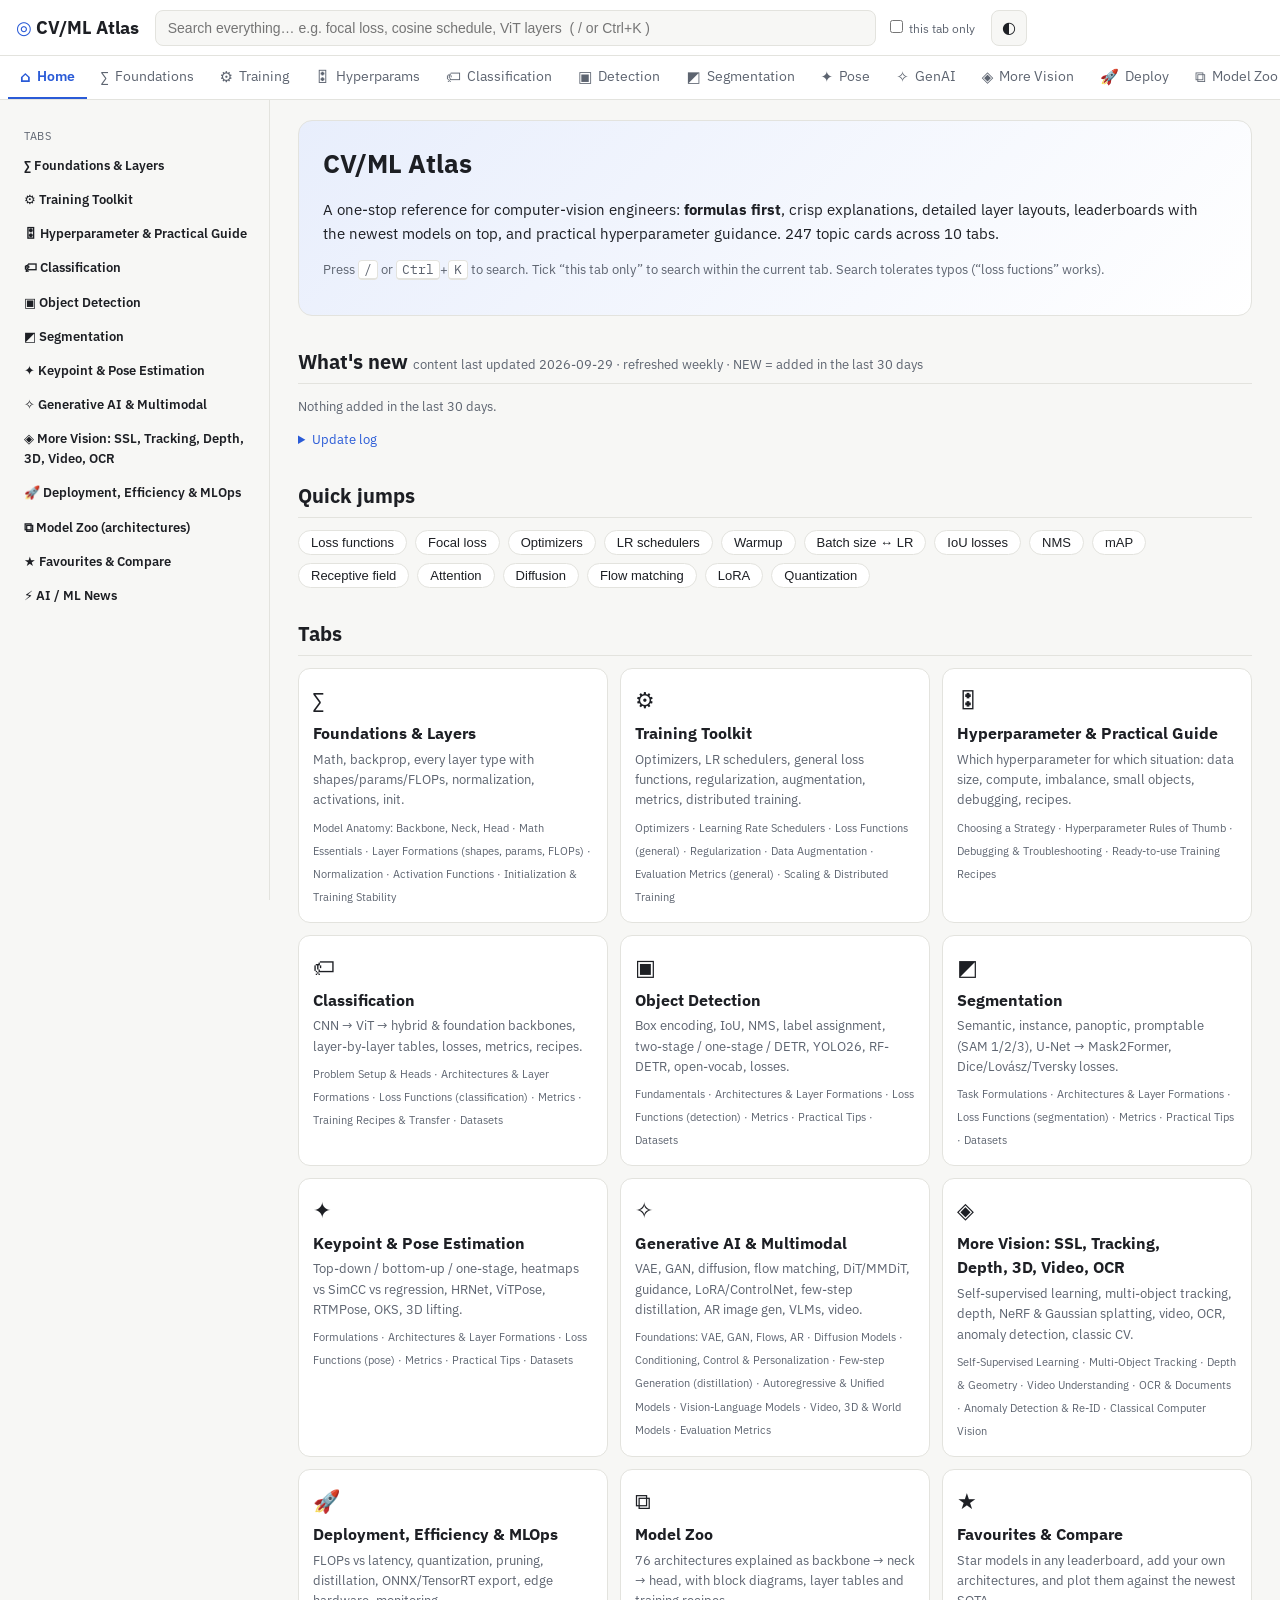
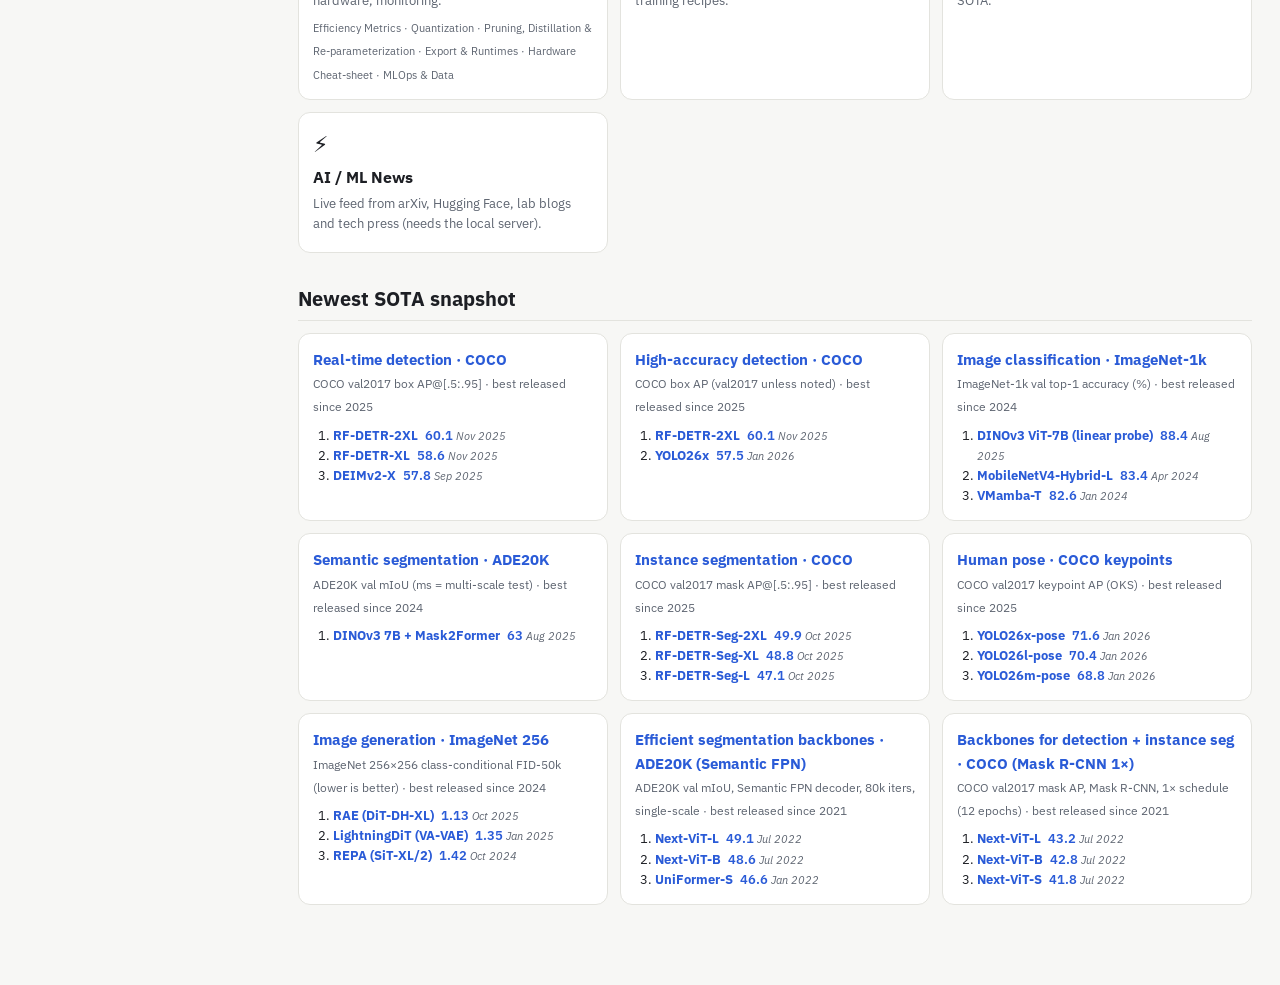
==== app/index.html @ bd0baba7 "Content update 202609290812" ====
<!doctype html>
<html lang="en">
<head>
<meta charset="utf-8">
<meta name="viewport" content="width=device-width, initial-scale=1">
<title>CV/ML Atlas</title>
<link rel="stylesheet" href="vendor/katex/katex.min.css">
<script defer src="vendor/katex/katex.min.js"></script>
<script defer src="vendor/katex/contrib/auto-render.min.js"></script>
<link rel="stylesheet" href="https://fonts.googleapis.com/css2?family=IBM+Plex+Mono:wght@400;500&family=IBM+Plex+Sans:wght@400;500;600;700&display=swap">
<link rel="stylesheet" href="css/style.css">
</head>
<body>
<header class="topbar">
  <button id="menuBtn" class="iconbtn menubtn" aria-label="Show sections" title="Sections">☰</button>
  <a class="brand" href="#/home"><span class="logo">◎</span> CV/ML Atlas</a>
  <div class="searchwrap">
    <input id="q" type="search" autocomplete="off" placeholder="Search everything… e.g. focal loss, cosine schedule, ViT layers  ( / or Ctrl+K )">
    <label class="scope"><input type="checkbox" id="scopeTab"> this tab only</label>
    <div id="results" class="results hidden"></div>
  </div>
  <button id="themeBtn" class="iconbtn" title="Toggle theme">◐</button>
</header>
<nav id="tabs" class="tabs"></nav>
<div class="layout">
  <aside id="toc" class="toc"></aside>
  <main id="main" class="main"></main>
</div>

<!-- content (order = tab order) -->
<script>window.CV_CONTENT_VERSION = "202609290812"; window.CV_APP = "android";</script>
<script src="js/core.js"></script>
<script src="data/foundations.js"></script>
<script src="data/training.js"></script>
<script src="data/hparams.js"></script>
<script src="data/classification.js"></script>
<script src="data/detection.js"></script>
<script src="data/segmentation.js"></script>
<script src="data/pose.js"></script>
<script src="data/genai.js"></script>
<script src="data/vision_plus.js"></script>
<script src="data/deploy.js"></script>
<script src="data/benchmarks.js"></script>
<script src="data/benchmarks_extra.js"></script>
<script src="data/arch_det.js"></script>
<script src="data/arch_seg.js"></script>
<script src="data/arch_cls.js"></script>
<script src="data/arch_pose.js"></script>
<script src="data/arch_gen.js"></script>
<script src="data/updates.js"></script>
<script src="data/news_snapshot.js"></script>
<script src="js/diagram.js"></script>
<script src="js/news_client.js"></script>
<script src="js/app.js"></script>
</body>
</html>
---- app/css/style.css ----
:root {
  --bg: #f7f7f5; --panel: #ffffff; --ink: #1d1f24; --muted: #5d6470; --line: #e3e3de;
  --accent: #2a5bd7; --accent-soft: #e8eefc; --gold: #c98a00; --gold-soft: #fff5d9;
  --green: #1f8a4c; --tip: #eef7f1; --tipline: #bfe0cb; --code: #f2f2ef; --flash: #fff1a8;
  --new: #2a5bd7; --old: #a9adb5; --cst: #b0428f;
  --topbar: 56px; --tabsh: 44px;
  --c-bb: #2a5bd7; --c-bb-soft: #eaf0ff; --c-nk: #1f8a4c; --c-nk-soft: #e7f6ed; --c-hd: #c2410c; --c-hd-soft: #fdeee4; --c-ot: #7c3aed; --c-ot-soft: #f1eafe;
}
@media (prefers-color-scheme: dark) {
  :root:not([data-theme="light"]) {
    color-scheme: dark;
    --bg: #111317; --panel: #191c21; --ink: #e6e7ea; --muted: #9aa1ad; --line: #2b2f37;
    --accent: #7ea2ff; --accent-soft: #1f2a44; --gold: #f2bf3a; --gold-soft: #3a3016;
    --green: #5fd18f; --tip: #15261c; --tipline: #264a34; --code: #22262d; --flash: #4a4212;
    --new: #5b82f0; --old: #5d6470; --cst: #e07cc4;
    --c-bb: #7ea2ff; --c-bb-soft: #1b2438; --c-nk: #5fd18f; --c-nk-soft: #15281d; --c-hd: #fb923c; --c-hd-soft: #2d1f14; --c-ot: #b794f6; --c-ot-soft: #251d36;
  }
}
:root[data-theme="dark"] {
  color-scheme: dark;
  --bg: #111317; --panel: #191c21; --ink: #e6e7ea; --muted: #9aa1ad; --line: #2b2f37;
  --accent: #7ea2ff; --accent-soft: #1f2a44; --gold: #f2bf3a; --gold-soft: #3a3016;
  --green: #5fd18f; --tip: #15261c; --tipline: #264a34; --code: #22262d; --flash: #4a4212;
  --new: #5b82f0; --old: #5d6470; --cst: #e07cc4;
  --c-bb: #7ea2ff; --c-bb-soft: #1b2438; --c-nk: #5fd18f; --c-nk-soft: #15281d; --c-hd: #fb923c; --c-hd-soft: #2d1f14; --c-ot: #b794f6; --c-ot-soft: #251d36;
}
* { box-sizing: border-box; }
html { scroll-padding-top: calc(var(--topbar) + var(--tabsh) + 12px); }
body { margin: 0; background: var(--bg); color: var(--ink); font: 15px/1.55 "IBM Plex Sans", system-ui, -apple-system, "Segoe UI", Roboto, sans-serif; }
h1, h2, h3 { text-wrap: balance; }
math { font-size: 1.08em; }
.f math[display="block"] { margin: 6px 0; overflow-x: auto; }
a { color: var(--accent); text-decoration: none; }
a:hover { text-decoration: underline; }
code, pre, kbd { font-family: "IBM Plex Mono", ui-monospace, "Cascadia Code", Consolas, monospace; font-size: 13px; }
td.num, .snap li span { font-variant-numeric: tabular-nums; }
kbd { border: 1px solid var(--line); border-bottom-width: 2px; border-radius: 4px; padding: 0 5px; background: var(--panel); }

/* top bar */
.topbar { position: sticky; top: env(safe-area-inset-top, 0px); z-index: 30; height: var(--topbar); display: flex; align-items: center; gap: 16px; padding: 0 16px; background: var(--panel); border-bottom: 1px solid var(--line); }
.brand { font-weight: 700; font-size: 18px; color: var(--ink); white-space: nowrap; }
.brand .logo { color: var(--accent); }
.searchwrap { position: relative; flex: 1; display: flex; align-items: center; gap: 10px; max-width: 820px; }
#q { flex: 1; height: 36px; padding: 0 12px; border: 1px solid var(--line); border-radius: 8px; background: var(--bg); color: var(--ink); font-size: 14px; }
#q:focus { outline: 2px solid var(--accent); border-color: transparent; }
.scope { font-size: 12px; color: var(--muted); white-space: nowrap; }
.iconbtn { border: 1px solid var(--line); background: var(--bg); color: var(--ink); border-radius: 8px; width: 36px; height: 36px; cursor: pointer; font-size: 16px; }
.results { position: absolute; top: 42px; left: 0; right: 0; max-height: 70vh; overflow: auto; background: var(--panel); border: 1px solid var(--line); border-radius: 10px; box-shadow: 0 12px 32px rgba(0,0,0,.18); z-index: 40; }
.hidden { display: none !important; }
.ritem { display: grid; grid-template-columns: 70px 1fr; column-gap: 10px; padding: 8px 12px; border-bottom: 1px solid var(--line); color: var(--ink); }
.ritem:hover, .ritem.sel { background: var(--accent-soft); text-decoration: none; }
.rkind { grid-row: span 3; font-size: 10px; text-transform: uppercase; letter-spacing: .05em; color: var(--muted); border: 1px solid var(--line); border-radius: 4px; height: 20px; display: flex; align-items: center; justify-content: center; margin-top: 2px; }
.k-section { color: var(--accent); border-color: var(--accent); }
.k-model, .k-board { color: var(--gold); border-color: var(--gold); }
.rtitle { font-weight: 600; }
.rpath { font-size: 12px; color: var(--muted); }
.rsnip { font-size: 12px; color: var(--muted); white-space: nowrap; overflow: hidden; text-overflow: ellipsis; }
.rnone { padding: 14px; color: var(--muted); }

/* tabs */
.tabs { position: sticky; top: var(--topbar); z-index: 20; display: flex; gap: 2px; overflow-x: auto; background: var(--panel); border-bottom: 1px solid var(--line); padding: 0 8px; height: var(--tabsh); align-items: stretch; scrollbar-width: thin; }
.tabs a { display: flex; align-items: center; gap: 6px; padding: 0 12px; color: var(--muted); white-space: nowrap; border-bottom: 2px solid transparent; font-size: 14px; }
.tabs a:hover { color: var(--ink); text-decoration: none; }
.tabs a.active { color: var(--accent); border-bottom-color: var(--accent); font-weight: 600; }
.ti { font-size: 15px; }

/* layout */
.layout { display: grid; grid-template-columns: 270px 1fr; }
.toc { position: sticky; top: calc(var(--topbar) + var(--tabsh)); height: calc(100vh - var(--topbar) - var(--tabsh)); overflow: auto; padding: 14px 10px 40px 16px; border-right: 1px solid var(--line); font-size: 13px; }
.toc a { display: block; padding: 3px 8px; border-radius: 6px; color: var(--muted); }
.toc a:hover { background: var(--accent-soft); text-decoration: none; color: var(--ink); }
.toc a.active { background: var(--accent-soft); color: var(--accent); }
.toc-sec { font-weight: 600; color: var(--ink) !important; margin-top: 8px; }
.toc-it { padding-left: 18px !important; }
.toc-h { font-size: 11px; text-transform: uppercase; letter-spacing: .06em; color: var(--muted); margin: 14px 8px 4px; }
.tabfilter { width: 100%; padding: 7px 10px; border: 1px solid var(--line); border-radius: 8px; background: var(--panel); color: var(--ink); margin-bottom: 6px; }
.main { padding: 20px 28px 80px; min-width: 0; max-width: 1400px; }
.hide { display: none !important; }

/* headings */
.tabhead h1, .hero h1 { margin: 0 0 6px; font-size: 26px; }
.tabhead p { color: var(--muted); max-width: 900px; margin: 0 0 10px; }
.sec h2, .board h2, .main > h2 { font-size: 20px; margin: 30px 0 12px; padding-bottom: 6px; border-bottom: 1px solid var(--line); }
.board h2 small { font-size: 12px; color: var(--muted); font-weight: 400; margin-left: 8px; }
.secintro { color: var(--muted); margin-top: -4px; }
.note { color: var(--muted); font-size: 13px; }

/* cards */
.cards { display: grid; grid-template-columns: repeat(auto-fill, minmax(460px, 1fr)); gap: 14px; }
.card { background: var(--panel); border: 1px solid var(--line); border-radius: 12px; padding: 14px 16px; min-width: 0; overflow: hidden; }
.card.wide { grid-column: 1 / -1; }
.k-arch { color: var(--c-ot); border-color: var(--c-ot); }
.card header { display: flex; align-items: center; gap: 8px; }
.card h3 { margin: 0; font-size: 16px; flex: 1; }
.plink { color: var(--muted); font-size: 13px; }
.star { background: none; border: none; cursor: pointer; font-size: 17px; color: var(--muted); padding: 0 2px; }
.star.on { color: var(--gold); }
.tags { margin: 6px 0 2px; display: flex; flex-wrap: wrap; gap: 4px; }
.tags span { font-size: 11px; padding: 1px 7px; border-radius: 10px; background: var(--accent-soft); color: var(--accent); }
.sum { margin: 8px 0; }
.f { overflow-x: auto; overflow-y: hidden; padding: 2px 0; }
.f .katex-display { margin: 6px 0; }
.body { font-size: 14px; }
.body ul, .body ol { padding-left: 20px; margin: 6px 0; }
.body p { margin: 6px 0; }
.tip { margin-top: 10px; background: var(--tip); border: 1px solid var(--tipline); border-radius: 8px; padding: 8px 10px; font-size: 13.5px; }
.tip b:first-child { color: var(--green); margin-right: 4px; }
details.code { margin-top: 10px; }
details.code summary { cursor: pointer; color: var(--accent); font-size: 13px; }
pre { background: var(--code); padding: 10px 12px; border-radius: 8px; overflow: auto; margin: 6px 0 0; }
.body code { background: var(--code); padding: 1px 4px; border-radius: 4px; }
.flash { animation: flash 2.2s ease-out; }
@keyframes flash { 0%, 30% { background: var(--flash); } 100% { background: inherit; } }
.card.flash { box-shadow: 0 0 0 2px var(--gold); }

/* tables */
.tblwrap { overflow-x: auto; margin: 8px 0; }
table { border-collapse: collapse; width: 100%; font-size: 13px; }
th, td { padding: 5px 8px; border-bottom: 1px solid var(--line); text-align: left; vertical-align: top; }
th { background: var(--code); font-weight: 600; white-space: nowrap; }
td.num, th.num { text-align: right; font-variant-numeric: tabular-nums; }
table.lb th[data-k] { cursor: pointer; user-select: none; }
table.lb th[data-dir="desc"]::after { content: " ▼"; font-size: 10px; }
table.lb th[data-dir="asc"]::after { content: " ▲"; font-size: 10px; }
table.lb, table.cmp { background: var(--panel); }
tr.fav td { background: var(--gold-soft); }
td.nt { color: var(--muted); font-size: 12px; min-width: 200px; }
.new { font-size: 10px; background: var(--new); color: #fff; border-radius: 4px; padding: 0 4px; vertical-align: 1px; }
.upd { font-size: 10px; background: var(--green); color: #fff; border-radius: 4px; padding: 0 4px; vertical-align: 2px; }
.card h3 .new { vertical-align: 2px; }
.cardfoot { margin-top: 8px; font-size: 11px; color: var(--muted); }
.nb { margin-left: 5px; background: var(--new); color: #fff; font-size: 10px; border-radius: 8px; padding: 0 5px; line-height: 15px; }
tr.isnew td:nth-child(2) { box-shadow: inset 3px 0 0 var(--new); }
.nowrap { white-space: nowrap; }
a.src { font-size: 12px; }
.fresh { list-style: none; padding: 0; margin: 6px 0; display: grid; gap: 4px; }
.fresh li { font-size: 14px; }
.fresh em, .log em { color: var(--muted); font-size: 12px; font-style: normal; margin-right: 4px; }
.fresh small { color: var(--muted); }
details.log summary { cursor: pointer; color: var(--accent); font-size: 13px; margin-top: 6px; }
.main > h2 small { font-weight: 400; }
.banner { position: fixed; left: 50%; transform: translateX(-50%); bottom: calc(16px + env(safe-area-inset-bottom, 0px)); z-index: 50;
  background: var(--panel); color: var(--ink); border: 1px solid var(--line); border-radius: 12px; box-shadow: 0 10px 30px rgba(0,0,0,.25);
  padding: 10px 14px; display: flex; gap: 10px; align-items: center; flex-wrap: wrap; max-width: calc(100% - 32px); font-size: 14px; }
.banner .btn { padding: 5px 12px; }
.banner[hidden] { display: none; }
/* diagrams */
.dgwrap { overflow-x: auto; margin: 10px 0; padding-bottom: 4px; }
.dgrow { display: flex; flex-wrap: wrap; gap: 18px; align-items: flex-start; }
.dgrow > div { overflow-x: auto; max-width: 100%; }
svg.dg { display: block; max-width: none; font-family: "IBM Plex Sans", system-ui, sans-serif; }
.dg-box { fill: var(--dg-fill); stroke: var(--dg-stroke); stroke-width: 1.4; }
.dg-blk { fill: var(--panel); stroke: var(--dg-stroke); stroke-width: 1; }
.dg-lab { font-size: 9.5px; font-weight: 700; letter-spacing: .08em; fill: var(--dg-stroke); }
.dg-t { font-size: 12.5px; font-weight: 600; fill: var(--ink); }
.dg-d { font-size: 11px; fill: var(--muted); }
.dg-b { font-size: 11px; fill: var(--ink); }
.dg-o { font-size: 10.5px; fill: var(--muted); font-style: italic; }
.dg-arrow, .dg-skip { stroke: var(--muted); stroke-width: 1.4; fill: none; }
.dg-skip { stroke-dasharray: 4 3; }
.dg-ah { fill: var(--muted); }
.dg-input, .dg-output { --dg-fill: var(--code); --dg-stroke: var(--muted); }
.dg-backbone { --dg-fill: var(--c-bb-soft); --dg-stroke: var(--c-bb); }
.dg-neck, .dg-encoder { --dg-fill: var(--c-nk-soft); --dg-stroke: var(--c-nk); }
.dg-head, .dg-decoder { --dg-fill: var(--c-hd-soft); --dg-stroke: var(--c-hd); }
.dg-other, .dg-loss { --dg-fill: var(--c-ot-soft); --dg-stroke: var(--c-ot); }
.dg-note { font-size: 12px; color: var(--muted); margin: 4px 0 0; max-width: 460px; }
.role { display: inline-block; font-size: 11px; font-weight: 700; letter-spacing: .05em; padding: 1px 7px; border-radius: 4px; color: #fff; }
.role.bb { background: var(--c-bb); } .role.nk { background: var(--c-nk); } .role.hd { background: var(--c-hd); } .role.ot { background: var(--c-ot); }

/* architecture pages */
.archhead { display: flex; flex-wrap: wrap; align-items: baseline; gap: 6px 14px; }
.archhead h1 { margin: 0; }
.archmeta { color: var(--muted); font-size: 13px; display: flex; flex-wrap: wrap; gap: 4px 14px; }
.anat { display: grid; grid-template-columns: repeat(auto-fit, minmax(220px, 1fr)); gap: 10px; margin: 14px 0; }
.anat div { background: var(--panel); border: 1px solid var(--line); border-radius: 10px; padding: 10px 12px; font-size: 13.5px; }
.anat div b { display: block; margin-bottom: 4px; }
.archsec { background: var(--panel); border: 1px solid var(--line); border-radius: 12px; padding: 4px 16px 12px; margin-top: 14px; }
.archsec h2 { font-size: 17px; margin: 12px 0 8px; border: none; padding: 0; }
.archsec p, .archsec li { max-width: 900px; }
.crumb { font-size: 13px; margin-bottom: 8px; display: inline-block; }
.zoo { display: grid; grid-template-columns: repeat(auto-fill, minmax(250px, 1fr)); gap: 10px; }
.zoo a { display: block; background: var(--panel); border: 1px solid var(--line); border-radius: 10px; padding: 10px 12px; color: var(--ink); }
.zoo a:hover { border-color: var(--accent); text-decoration: none; }
.zoo a small { color: var(--muted); display: block; font-size: 12px; }
.zoo a span { font-size: 12.5px; color: var(--muted); }
table.lb td a.mlink { color: var(--ink); text-decoration: underline; text-decoration-color: var(--line); text-underline-offset: 3px; }
table.lb td a.mlink:hover { color: var(--accent); text-decoration-color: var(--accent); }
details.gloss { font-size: 13px; margin: 6px 0 4px; }
details.gloss summary { cursor: pointer; color: var(--accent); }
details.gloss dl { display: grid; grid-template-columns: max-content 1fr; gap: 3px 12px; margin: 8px 0; }
details.gloss dt { font-weight: 600; }
details.gloss dd { margin: 0; color: var(--muted); }
.cst { font-size: 10px; background: var(--cst); color: #fff; border-radius: 4px; padding: 0 4px; }
.board { background: var(--panel); border: 1px solid var(--line); border-radius: 12px; padding: 0 14px 10px; margin-top: 16px; }
.board h2 { border: none; margin-top: 14px; }

/* home */
.hero { background: linear-gradient(135deg, var(--accent-soft), var(--panel)); border: 1px solid var(--line); border-radius: 14px; padding: 22px 24px; }
.hero p { max-width: 900px; }
.kbd { color: var(--muted); font-size: 13px; }
.grid { display: grid; grid-template-columns: repeat(auto-fill, minmax(260px, 1fr)); gap: 12px; }
.tile, .snap { display: block; background: var(--panel); border: 1px solid var(--line); border-radius: 12px; padding: 14px; color: var(--ink); }
.tile:hover { border-color: var(--accent); text-decoration: none; }
.tile .big { font-size: 22px; }
.tile h3 { margin: 4px 0; font-size: 16px; }
.tile p { margin: 4px 0; font-size: 13px; color: var(--muted); }
.tile small { font-size: 11px; color: var(--muted); }
.snap h4 { margin: 0; }
.snap small { color: var(--muted); font-size: 12px; }
.snap ol { margin: 8px 0 0; padding-left: 20px; font-size: 13px; }
.snap li span { color: var(--accent); font-weight: 600; margin-left: 4px; }
.snap li em { color: var(--muted); font-size: 11px; }
.chips { display: flex; flex-wrap: wrap; gap: 8px; }
.chip { border: 1px solid var(--line); background: var(--panel); color: var(--ink); border-radius: 16px; padding: 4px 12px; cursor: pointer; font-size: 13px; }
.chip:hover { border-color: var(--accent); text-decoration: none; }
.chip small { color: var(--muted); }

/* compare */
.cmpbar { display: flex; flex-wrap: wrap; gap: 16px; align-items: center; margin: 10px 0; font-size: 13px; }
.cmpbar select { margin-left: 6px; padding: 4px 6px; background: var(--panel); color: var(--ink); border: 1px solid var(--line); border-radius: 6px; }
.legend { color: var(--muted); display: flex; align-items: center; gap: 6px; }
.lg { display: inline-block; width: 10px; height: 10px; border-radius: 50%; margin-left: 8px; }
.lg.fav { background: var(--gold); } .lg.new { background: var(--new); } .lg.old { background: var(--old); } .lg.cst { background: var(--cst); }
.chart { background: var(--panel); border: 1px solid var(--line); border-radius: 12px; padding: 8px; }
.scatter { width: 100%; height: auto; }
.scatter .grid { stroke: var(--line); }
.scatter .ax, .scatter .axl { fill: var(--muted); font-size: 11px; }
.scatter text { fill: var(--ink); font-size: 11px; }
.pt.old circle { fill: var(--old); } .pt.new circle { fill: var(--new); } .pt.fav circle { fill: var(--gold); stroke: var(--ink); } .pt.cst circle { fill: var(--cst); stroke: var(--ink); }
.pt.old text { display: none; }
.bar { height: 4px; background: var(--line); border-radius: 2px; margin-top: 3px; min-width: 90px; }
.bar i { display: block; height: 100%; background: var(--accent); border-radius: 2px; }
tr.fav .bar i { background: var(--gold); }
.delta { font-size: 11px; color: var(--muted); }
.addform { display: flex; flex-wrap: wrap; gap: 8px; }
.addform input { padding: 7px 9px; border: 1px solid var(--line); border-radius: 6px; background: var(--panel); color: var(--ink); width: 150px; }
.addform input[name="n"], .addform input[name="notes"] { width: 240px; }
.addform button, .btn { padding: 7px 14px; border-radius: 6px; border: 1px solid var(--accent); background: var(--accent); color: #fff; cursor: pointer; }
.del { font-size: 11px; border: 1px solid var(--line); background: none; color: var(--muted); border-radius: 4px; cursor: pointer; }

/* news */
.news { display: grid; gap: 10px; margin-top: 12px; }
.newsitem { background: var(--panel); border: 1px solid var(--line); border-radius: 10px; padding: 10px 14px; }
.newsitem h3 { margin: 0 0 4px; font-size: 15px; }
.newsitem p { margin: 4px 0 0; font-size: 13px; color: var(--muted); }
.meta { font-size: 12px; color: var(--muted); display: flex; gap: 8px; flex-wrap: wrap; }
.meta .src { color: var(--accent); font-weight: 600; }
.meta .cat { border: 1px solid var(--line); border-radius: 8px; padding: 0 6px; }

.menubtn { display: none; flex: none; }
@media (max-width: 900px) {
  .layout { grid-template-columns: 1fr; }
  .menubtn { display: block; }
  .topbar { gap: 8px; padding: 0 10px; }
  .toc { position: fixed; left: 0; top: calc(var(--topbar) + var(--tabsh) + env(safe-area-inset-top, 0px)); z-index: 25; width: min(84vw, 320px);
    background: var(--panel); box-shadow: 4px 0 24px rgba(0,0,0,.25); transform: translateX(-105%); transition: transform .2s ease; }
  body.toc-open .toc { transform: none; }
  .hero { padding: 16px; }
  .tabhead h1, .hero h1 { font-size: 22px; }
  .card { padding: 12px; }
  .cmpbar { gap: 10px; }
  .addform input, .addform input[name="n"], .addform input[name="notes"] { width: 100%; }
}
@media (prefers-reduced-motion: reduce) { .toc { transition: none; } .flash { animation: none; } }
@media (max-width: 900px) {
  .main { padding: 14px 16px 60px; }
  .cards { grid-template-columns: 1fr; }
  .scope { display: none; }
  .brand { font-size: 0; } .brand .logo { font-size: 20px; }
}
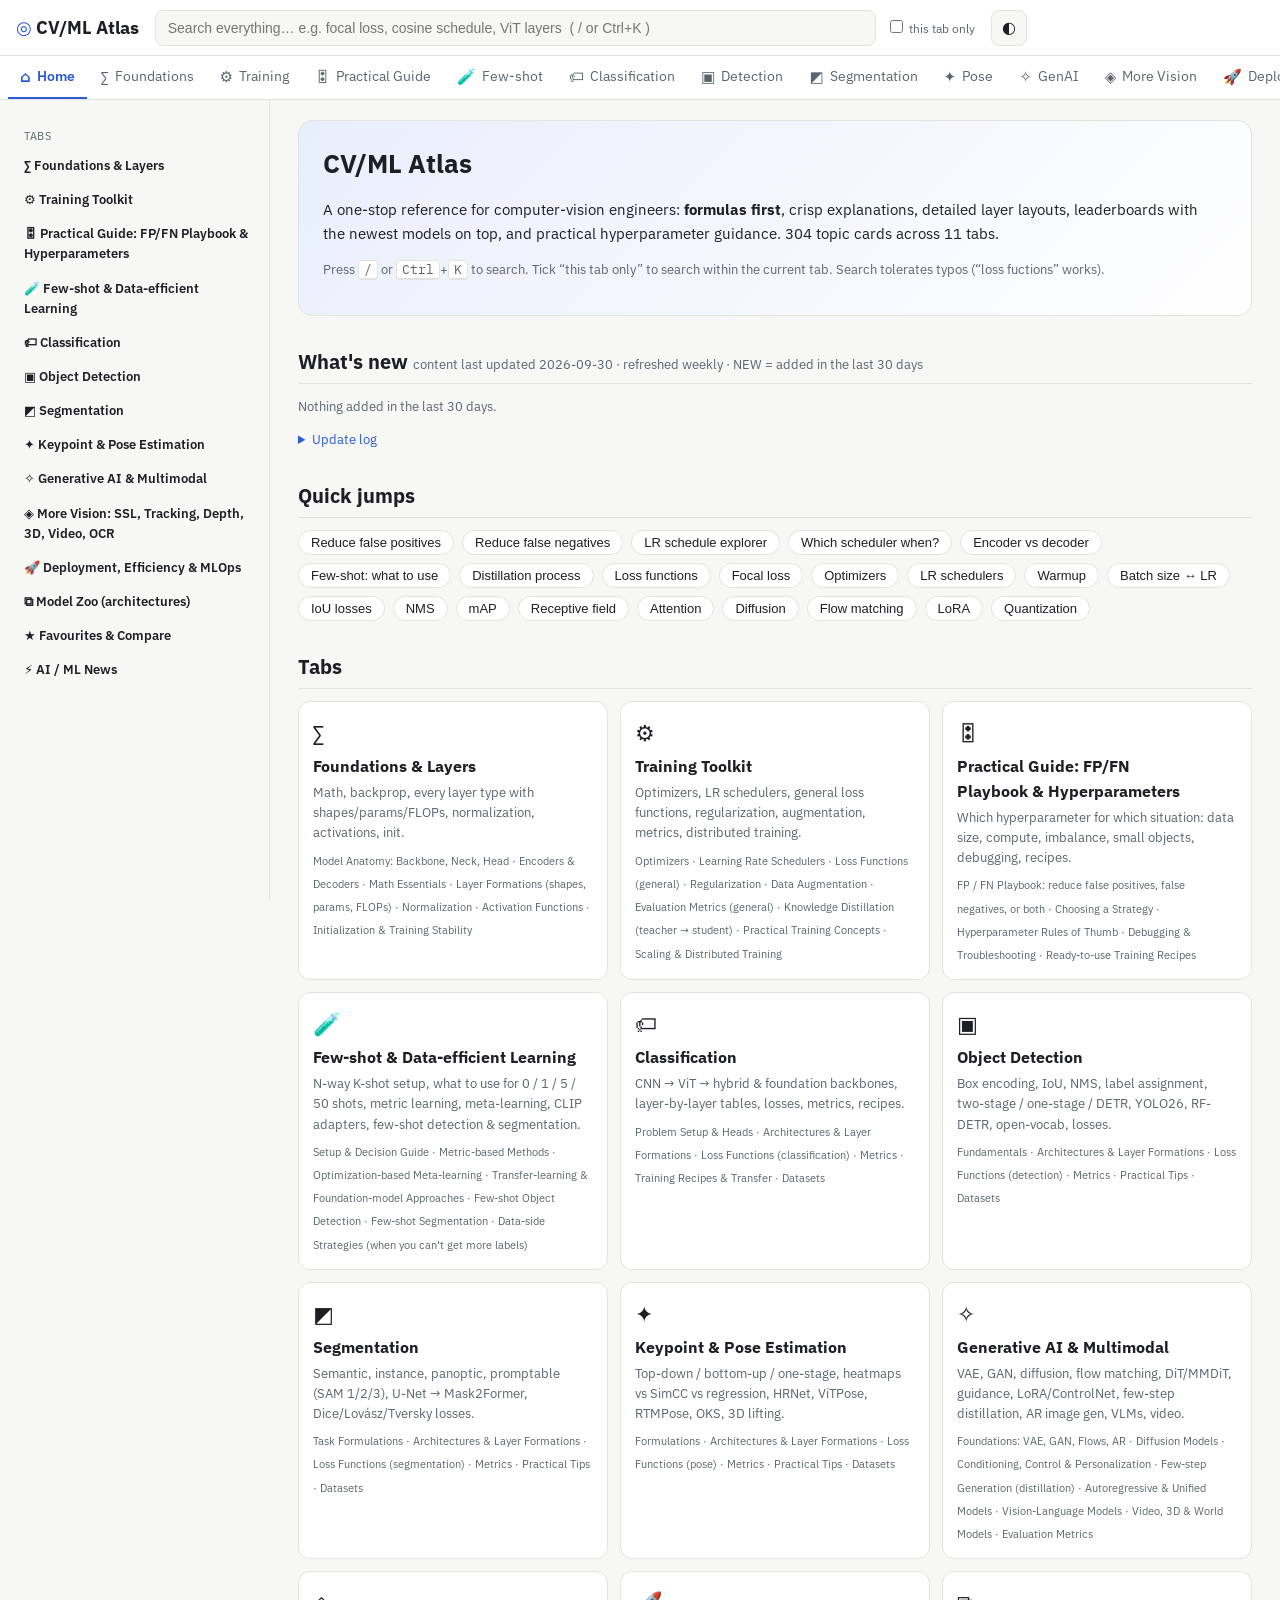
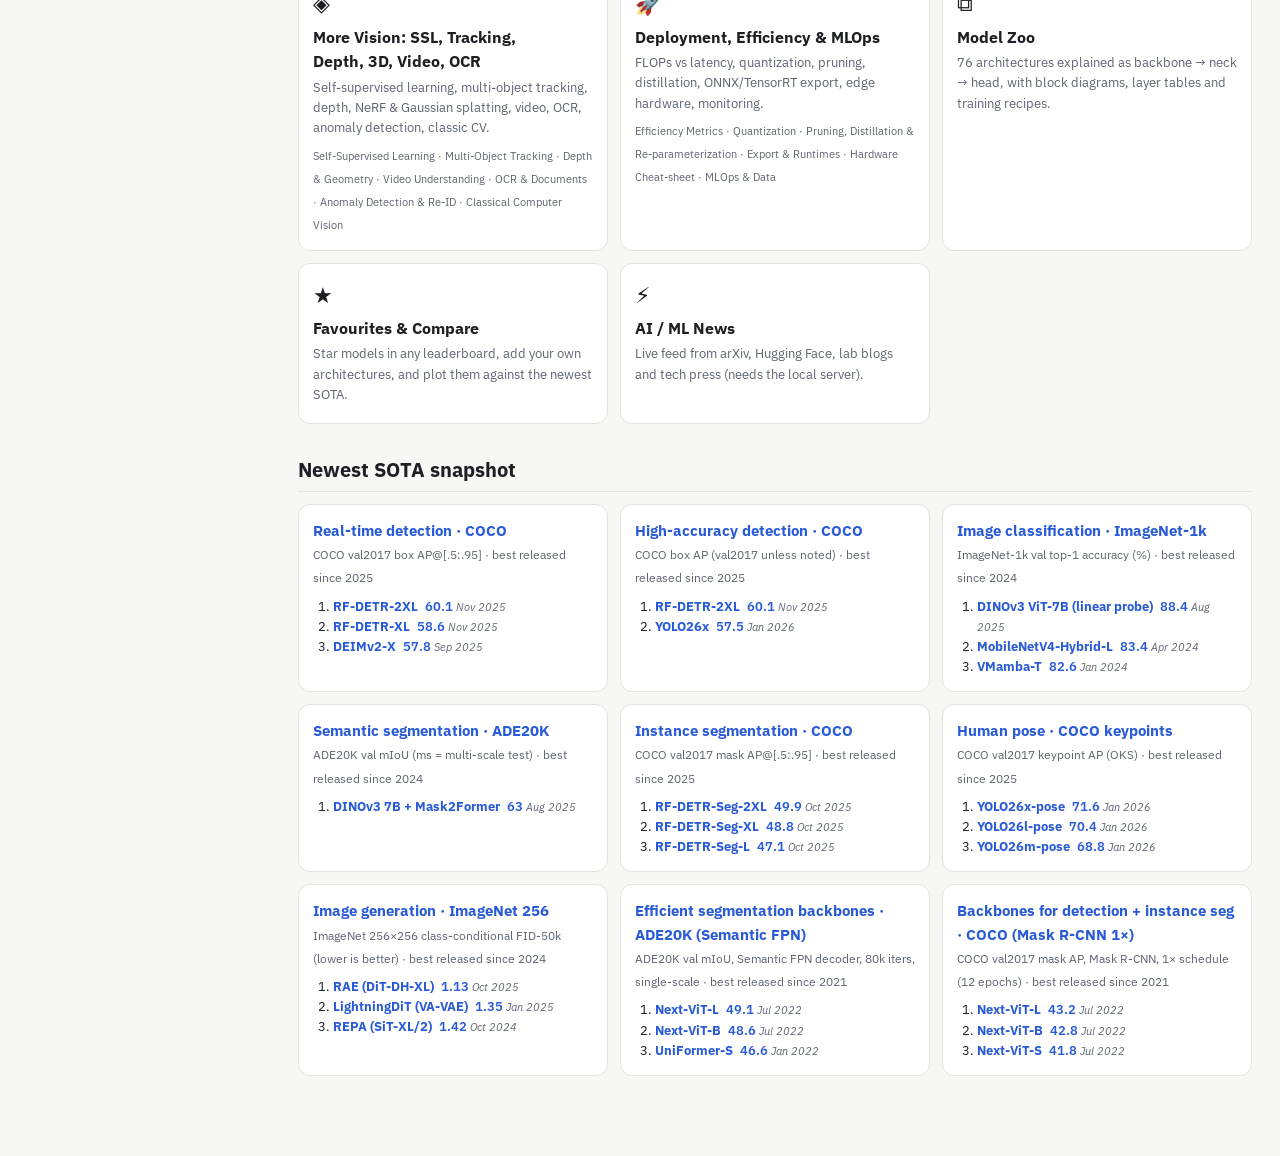
==== commit 6668d5cf: "Content update 202609300525" ====
--- a/app/index.html
+++ b/app/index.html
@@ -1,56 +1,58 @@
-<!doctype html>
-<html lang="en">
-<head>
-<meta charset="utf-8">
-<meta name="viewport" content="width=device-width, initial-scale=1">
-<title>CV/ML Atlas</title>
-<link rel="stylesheet" href="vendor/katex/katex.min.css">
-<script defer src="vendor/katex/katex.min.js"></script>
-<script defer src="vendor/katex/contrib/auto-render.min.js"></script>
-<link rel="stylesheet" href="https://fonts.googleapis.com/css2?family=IBM+Plex+Mono:wght@400;500&family=IBM+Plex+Sans:wght@400;500;600;700&display=swap">
-<link rel="stylesheet" href="css/style.css">
-</head>
-<body>
-<header class="topbar">
-  <button id="menuBtn" class="iconbtn menubtn" aria-label="Show sections" title="Sections">☰</button>
-  <a class="brand" href="#/home"><span class="logo">◎</span> CV/ML Atlas</a>
-  <div class="searchwrap">
-    <input id="q" type="search" autocomplete="off" placeholder="Search everything… e.g. focal loss, cosine schedule, ViT layers  ( / or Ctrl+K )">
-    <label class="scope"><input type="checkbox" id="scopeTab"> this tab only</label>
-    <div id="results" class="results hidden"></div>
-  </div>
-  <button id="themeBtn" class="iconbtn" title="Toggle theme">◐</button>
-</header>
-<nav id="tabs" class="tabs"></nav>
-<div class="layout">
-  <aside id="toc" class="toc"></aside>
-  <main id="main" class="main"></main>
-</div>
-
-<!-- content (order = tab order) -->
-<script>window.CV_CONTENT_VERSION = "202609290812"; window.CV_APP = "android";</script>
-<script src="js/core.js"></script>
-<script src="data/foundations.js"></script>
-<script src="data/training.js"></script>
-<script src="data/hparams.js"></script>
-<script src="data/classification.js"></script>
-<script src="data/detection.js"></script>
-<script src="data/segmentation.js"></script>
-<script src="data/pose.js"></script>
-<script src="data/genai.js"></script>
-<script src="data/vision_plus.js"></script>
-<script src="data/deploy.js"></script>
-<script src="data/benchmarks.js"></script>
-<script src="data/benchmarks_extra.js"></script>
-<script src="data/arch_det.js"></script>
-<script src="data/arch_seg.js"></script>
-<script src="data/arch_cls.js"></script>
-<script src="data/arch_pose.js"></script>
-<script src="data/arch_gen.js"></script>
-<script src="data/updates.js"></script>
-<script src="data/news_snapshot.js"></script>
-<script src="js/diagram.js"></script>
-<script src="js/news_client.js"></script>
-<script src="js/app.js"></script>
-</body>
-</html>
+<!doctype html>
+<html lang="en">
+<head>
+<meta charset="utf-8">
+<meta name="viewport" content="width=device-width, initial-scale=1">
+<title>CV/ML Atlas</title>
+<link rel="stylesheet" href="vendor/katex/katex.min.css">
+<script defer src="vendor/katex/katex.min.js"></script>
+<script defer src="vendor/katex/contrib/auto-render.min.js"></script>
+<link rel="stylesheet" href="https://fonts.googleapis.com/css2?family=IBM+Plex+Mono:wght@400;500&family=IBM+Plex+Sans:wght@400;500;600;700&display=swap">
+<link rel="stylesheet" href="css/style.css">
+</head>
+<body>
+<header class="topbar">
+  <button id="menuBtn" class="iconbtn menubtn" aria-label="Show sections" title="Sections">☰</button>
+  <a class="brand" href="#/home"><span class="logo">◎</span> CV/ML Atlas</a>
+  <div class="searchwrap">
+    <input id="q" type="search" autocomplete="off" placeholder="Search everything… e.g. focal loss, cosine schedule, ViT layers  ( / or Ctrl+K )">
+    <label class="scope"><input type="checkbox" id="scopeTab"> this tab only</label>
+    <div id="results" class="results hidden"></div>
+  </div>
+  <button id="themeBtn" class="iconbtn" title="Toggle theme">◐</button>
+</header>
+<nav id="tabs" class="tabs"></nav>
+<div class="layout">
+  <aside id="toc" class="toc"></aside>
+  <main id="main" class="main"></main>
+</div>
+
+<!-- content (order = tab order) -->
+<script>window.CV_CONTENT_VERSION = "202609300525"; window.CV_APP = "android";</script>
+<script src="js/core.js"></script>
+<script src="data/foundations.js"></script>
+<script src="data/training.js"></script>
+<script src="data/hparams.js"></script>
+<script src="data/fewshot.js"></script>
+<script src="data/classification.js"></script>
+<script src="data/detection.js"></script>
+<script src="data/segmentation.js"></script>
+<script src="data/pose.js"></script>
+<script src="data/genai.js"></script>
+<script src="data/vision_plus.js"></script>
+<script src="data/deploy.js"></script>
+<script src="data/benchmarks.js"></script>
+<script src="data/benchmarks_extra.js"></script>
+<script src="data/arch_det.js"></script>
+<script src="data/arch_seg.js"></script>
+<script src="data/arch_cls.js"></script>
+<script src="data/arch_pose.js"></script>
+<script src="data/arch_gen.js"></script>
+<script src="data/updates.js"></script>
+<script src="data/news_snapshot.js"></script>
+<script src="js/diagram.js"></script>
+<script src="js/widgets.js"></script>
+<script src="js/news_client.js"></script>
+<script src="js/app.js"></script>
+</body>
+</html>
--- a/app/css/style.css
+++ b/app/css/style.css
@@ -144,6 +144,24 @@
   padding: 10px 14px; display: flex; gap: 10px; align-items: center; flex-wrap: wrap; max-width: calc(100% - 32px); font-size: 14px; }
 .banner .btn { padding: 5px 12px; }
 .banner[hidden] { display: none; }
+/* widgets */
+.widget { margin-top: 10px; }
+.lrmini { max-width: 340px; }
+svg.lrsvg { width: 100%; height: auto; display: block; }
+.lrsvg .g { stroke: var(--line); }
+.lrsvg .a { fill: var(--accent-soft); }
+.lrsvg .c { fill: none; stroke: var(--accent); stroke-width: 2; }
+.lrsvg text { fill: var(--muted); font-size: 9px; }
+.wform { display: flex; flex-wrap: wrap; gap: 8px 12px; align-items: flex-end; margin-bottom: 8px; font-size: 12.5px; color: var(--muted); }
+.wform label { display: flex; flex-direction: column; gap: 3px; }
+.wform input, .wform select { padding: 5px 7px; border: 1px solid var(--line); border-radius: 6px; background: var(--panel); color: var(--ink); font-size: 13px; min-width: 0; }
+.wform input[type="number"] { width: 110px; }
+.wout .lrsvg { max-width: 620px; }
+ol.play { padding-left: 20px; margin: 6px 0; }
+ol.play > li { margin: 8px 0; }
+ol.play ul { list-style: none; padding-left: 0; margin: 4px 0 0; display: grid; gap: 5px; }
+.ptag { display: inline-block; font-size: 10px; font-weight: 700; border-radius: 4px; padding: 0 5px; color: #fff; vertical-align: 1px; }
+.p-fp { background: var(--c-hd); } .p-fn { background: var(--c-bb); } .p-both { background: var(--c-ot); } .p-loc { background: var(--c-nk); }
 /* diagrams */
 .dgwrap { overflow-x: auto; margin: 10px 0; padding-bottom: 4px; }
 .dgrow { display: flex; flex-wrap: wrap; gap: 18px; align-items: flex-start; }
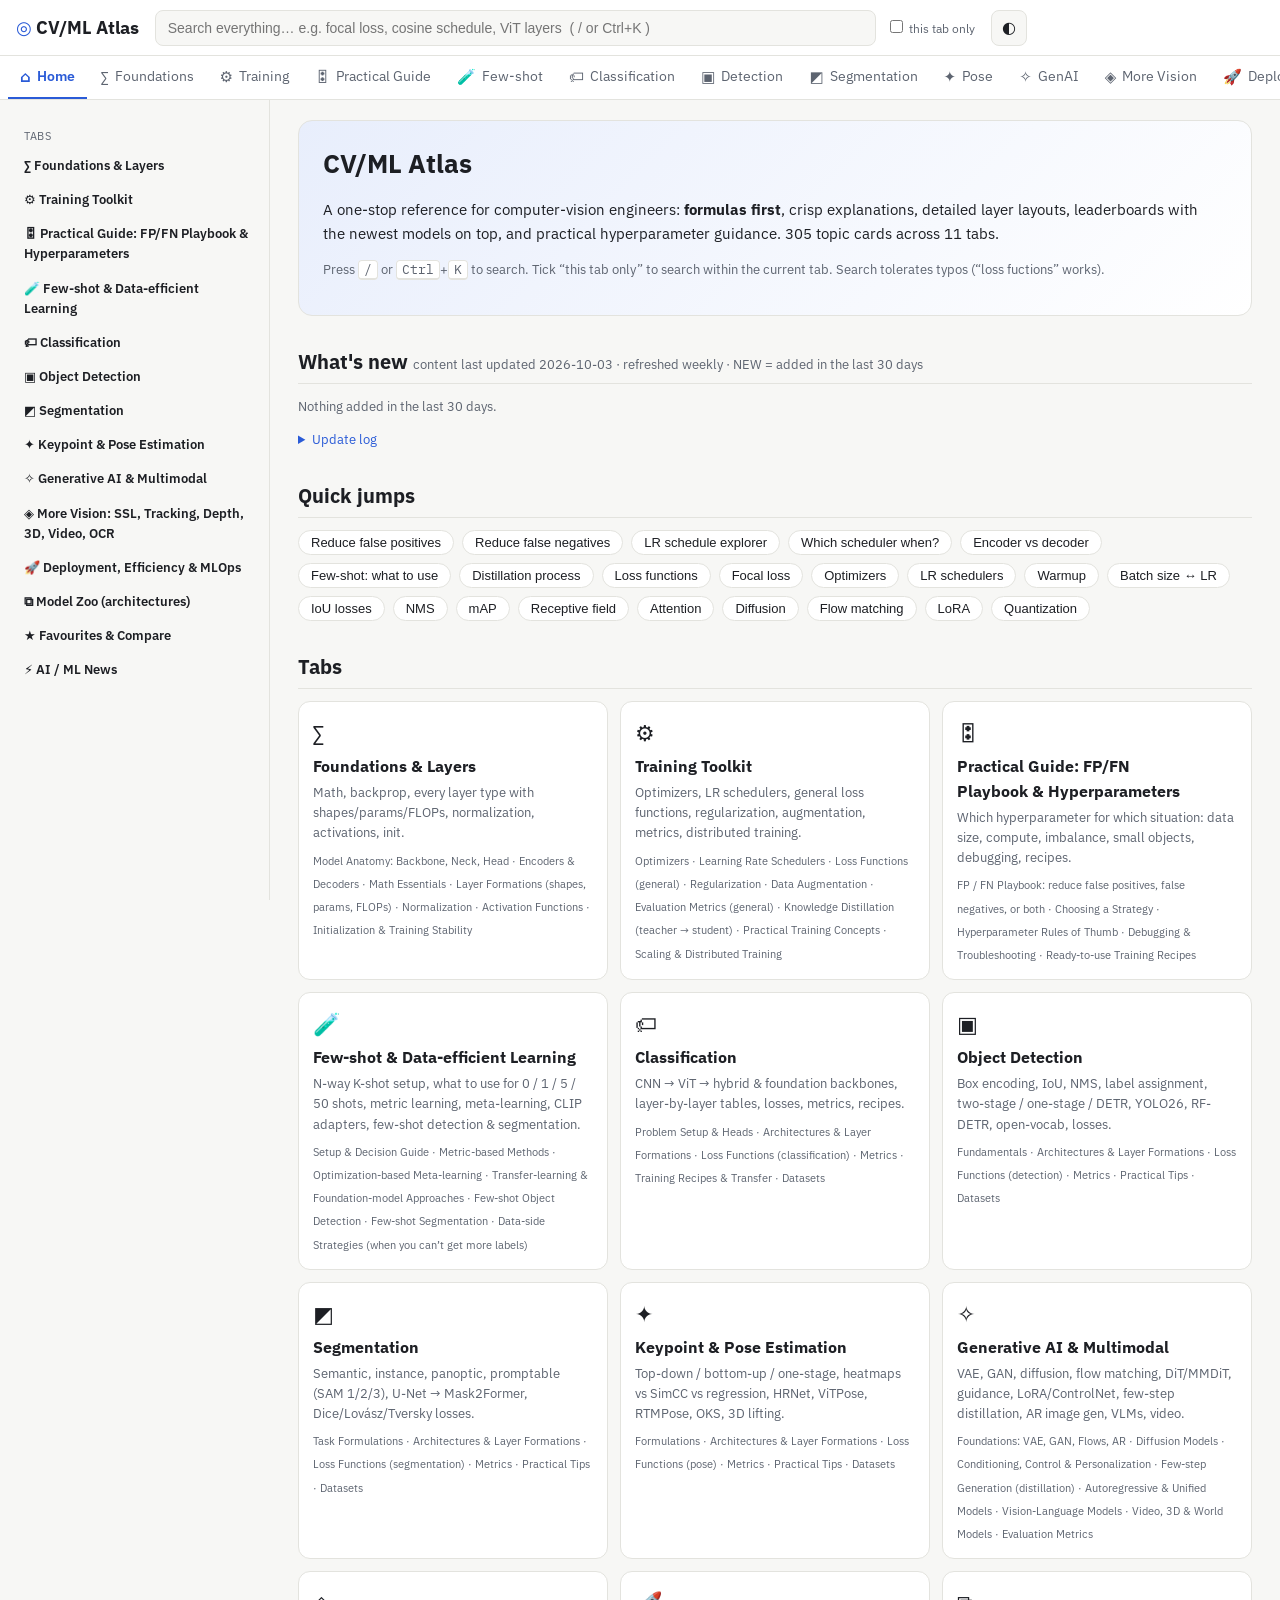
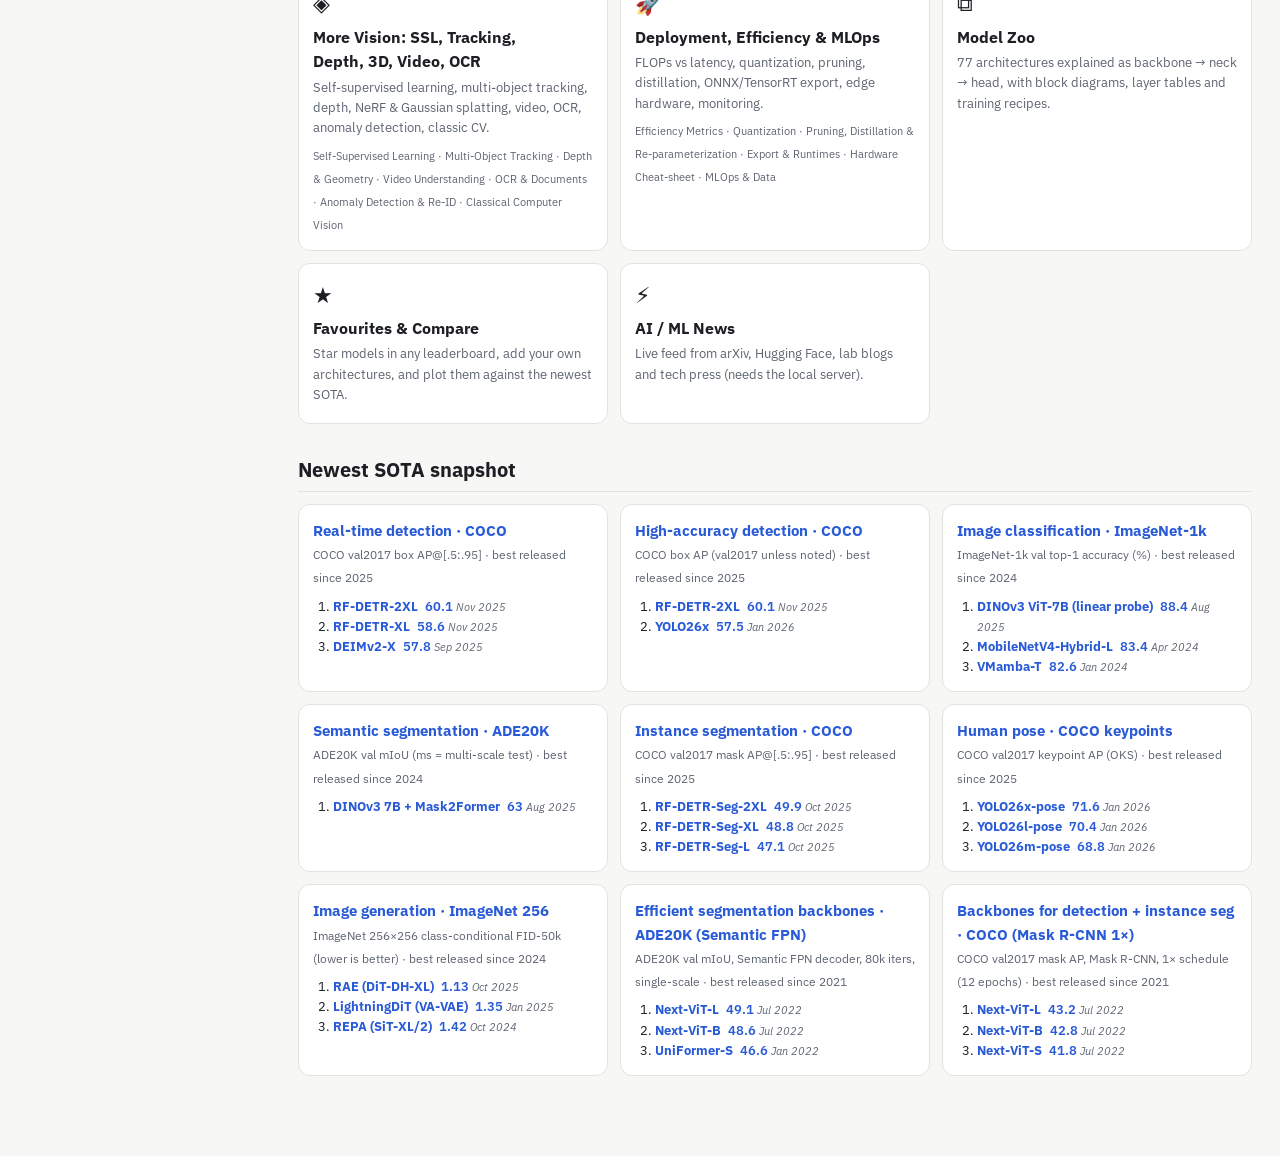
==== commit 951b392c: "Content update 202610031618" ====
--- a/app/index.html
+++ b/app/index.html
@@ -28,7 +28,7 @@
 </div>
 
 <!-- content (order = tab order) -->
-<script>window.CV_CONTENT_VERSION = "202609300525"; window.CV_APP = "android";</script>
+<script>window.CV_CONTENT_VERSION = "202610031618"; window.CV_APP = "android";</script>
 <script src="js/core.js"></script>
 <script src="data/foundations.js"></script>
 <script src="data/training.js"></script>
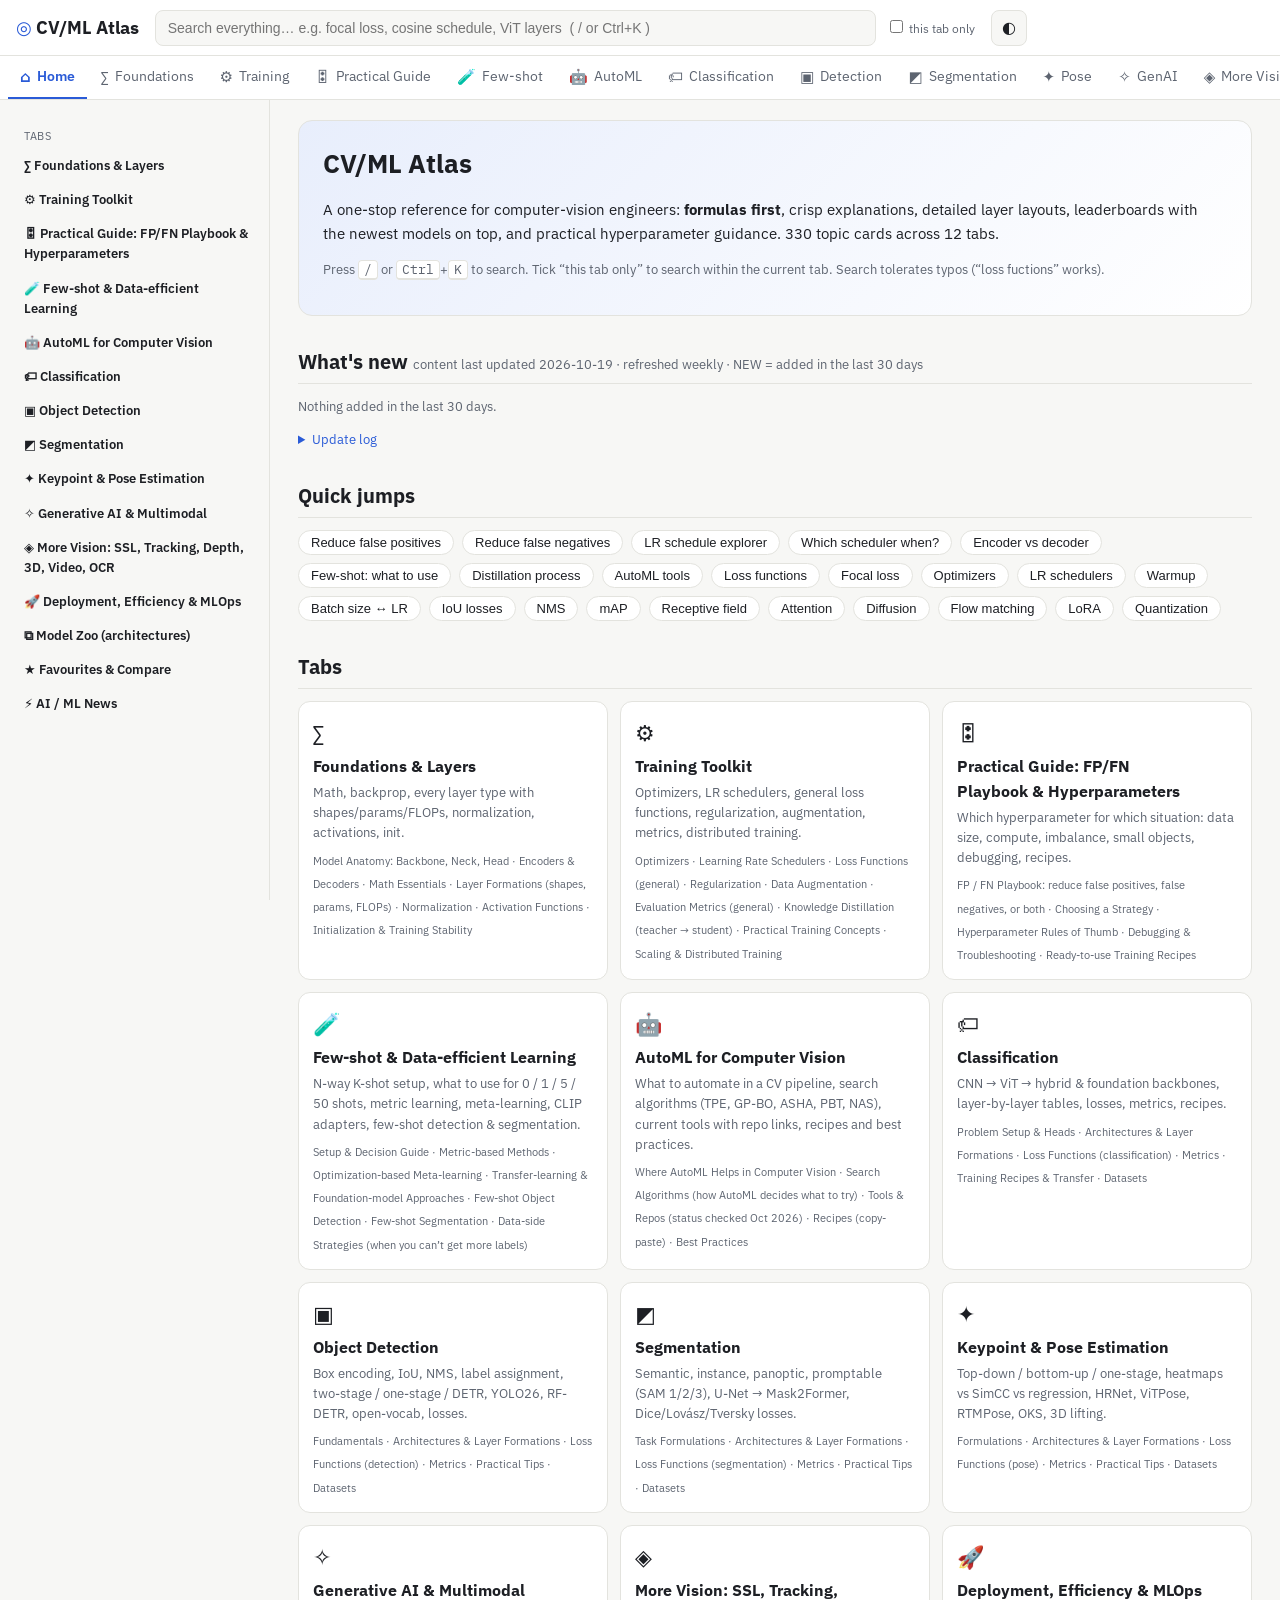
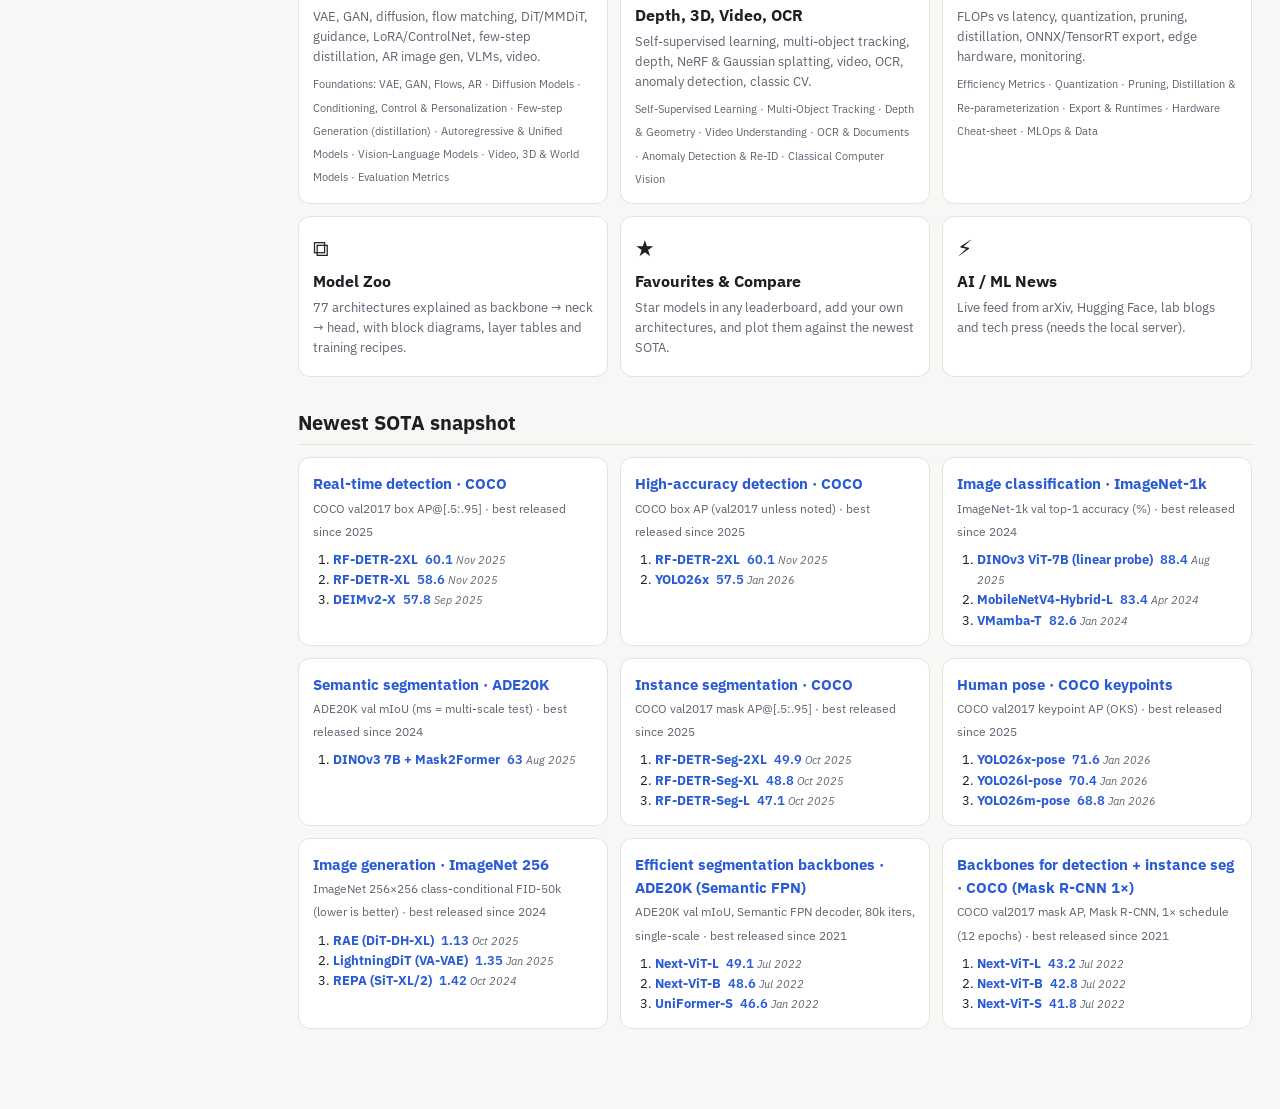
==== commit d233b454: "Content update 202610191723" ====
--- a/app/index.html
+++ b/app/index.html
@@ -28,12 +28,13 @@
 </div>
 
 <!-- content (order = tab order) -->
-<script>window.CV_CONTENT_VERSION = "202610031618"; window.CV_APP = "android";</script>
+<script>window.CV_CONTENT_VERSION = "202610191723"; window.CV_APP = "android";</script>
 <script src="js/core.js"></script>
 <script src="data/foundations.js"></script>
 <script src="data/training.js"></script>
 <script src="data/hparams.js"></script>
 <script src="data/fewshot.js"></script>
+<script src="data/automl.js"></script>
 <script src="data/classification.js"></script>
 <script src="data/detection.js"></script>
 <script src="data/segmentation.js"></script>
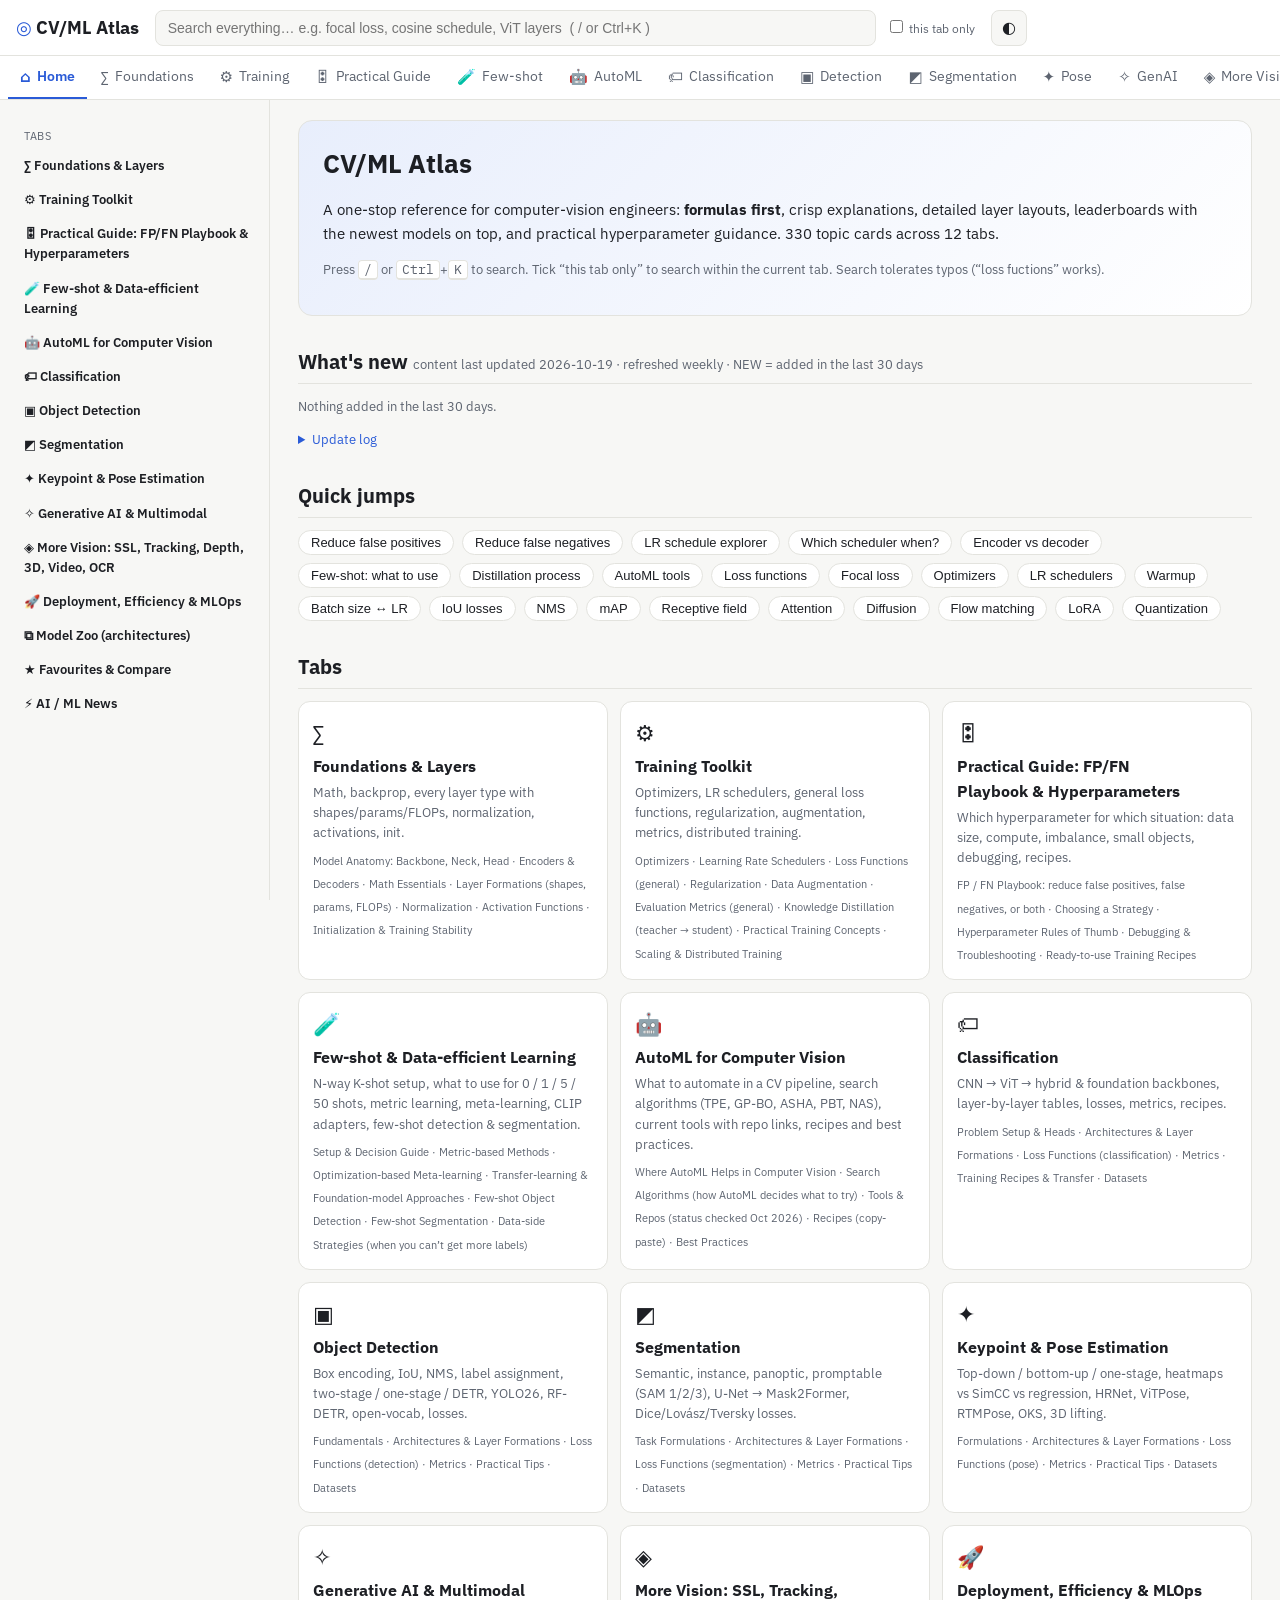
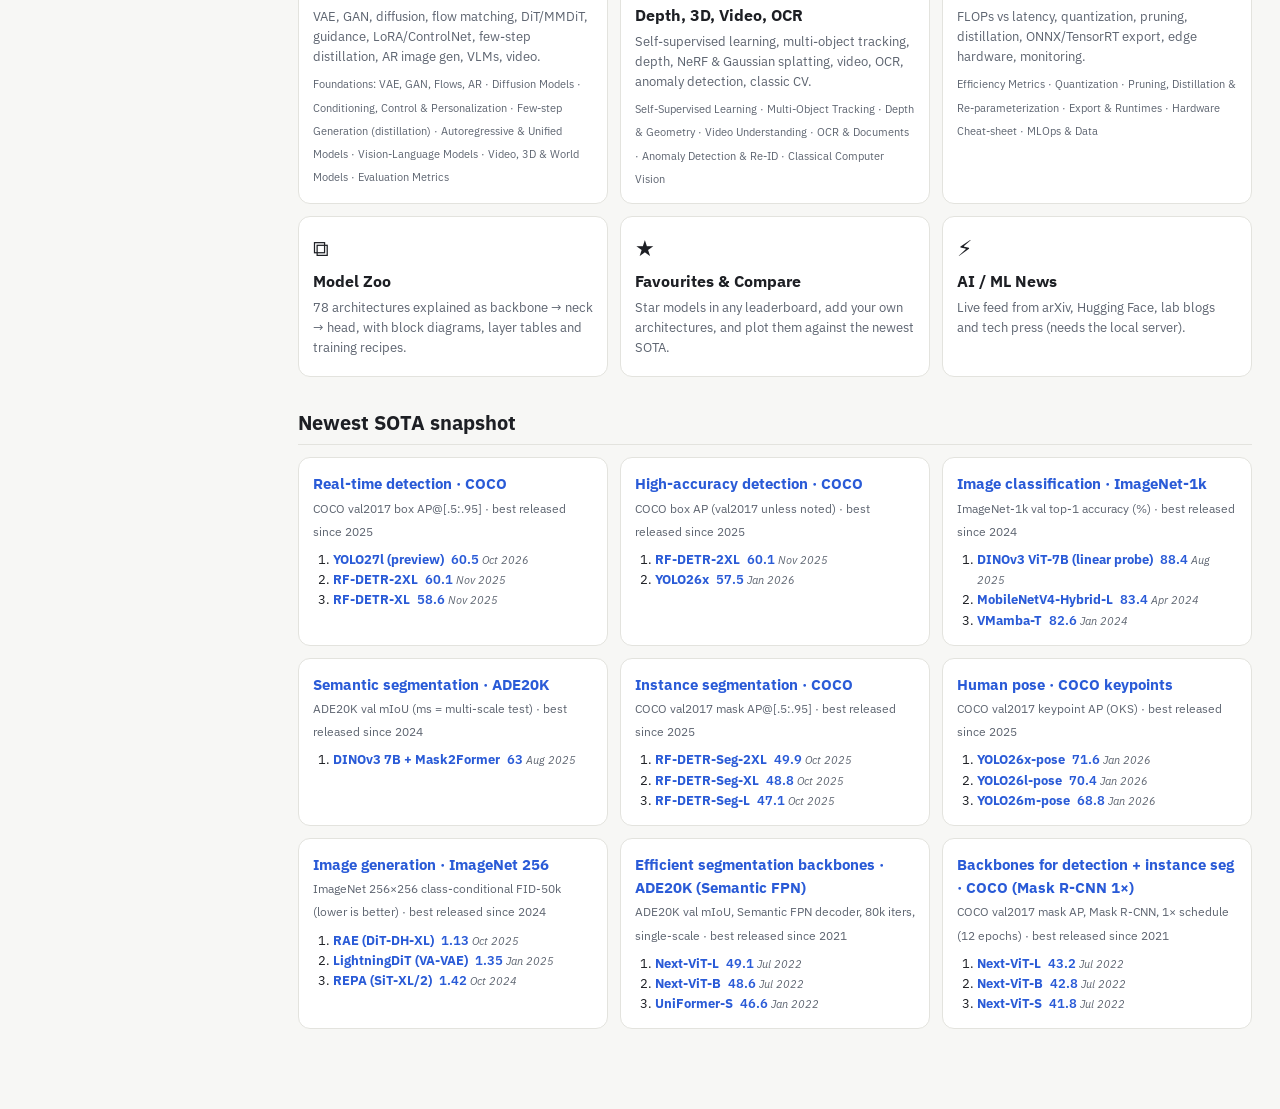
==== commit 8a436724: "Content update 202610191745" ====
--- a/app/index.html
+++ b/app/index.html
@@ -28,7 +28,7 @@
 </div>
 
 <!-- content (order = tab order) -->
-<script>window.CV_CONTENT_VERSION = "202610191723"; window.CV_APP = "android";</script>
+<script>window.CV_CONTENT_VERSION = "202610191745"; window.CV_APP = "android";</script>
 <script src="js/core.js"></script>
 <script src="data/foundations.js"></script>
 <script src="data/training.js"></script>
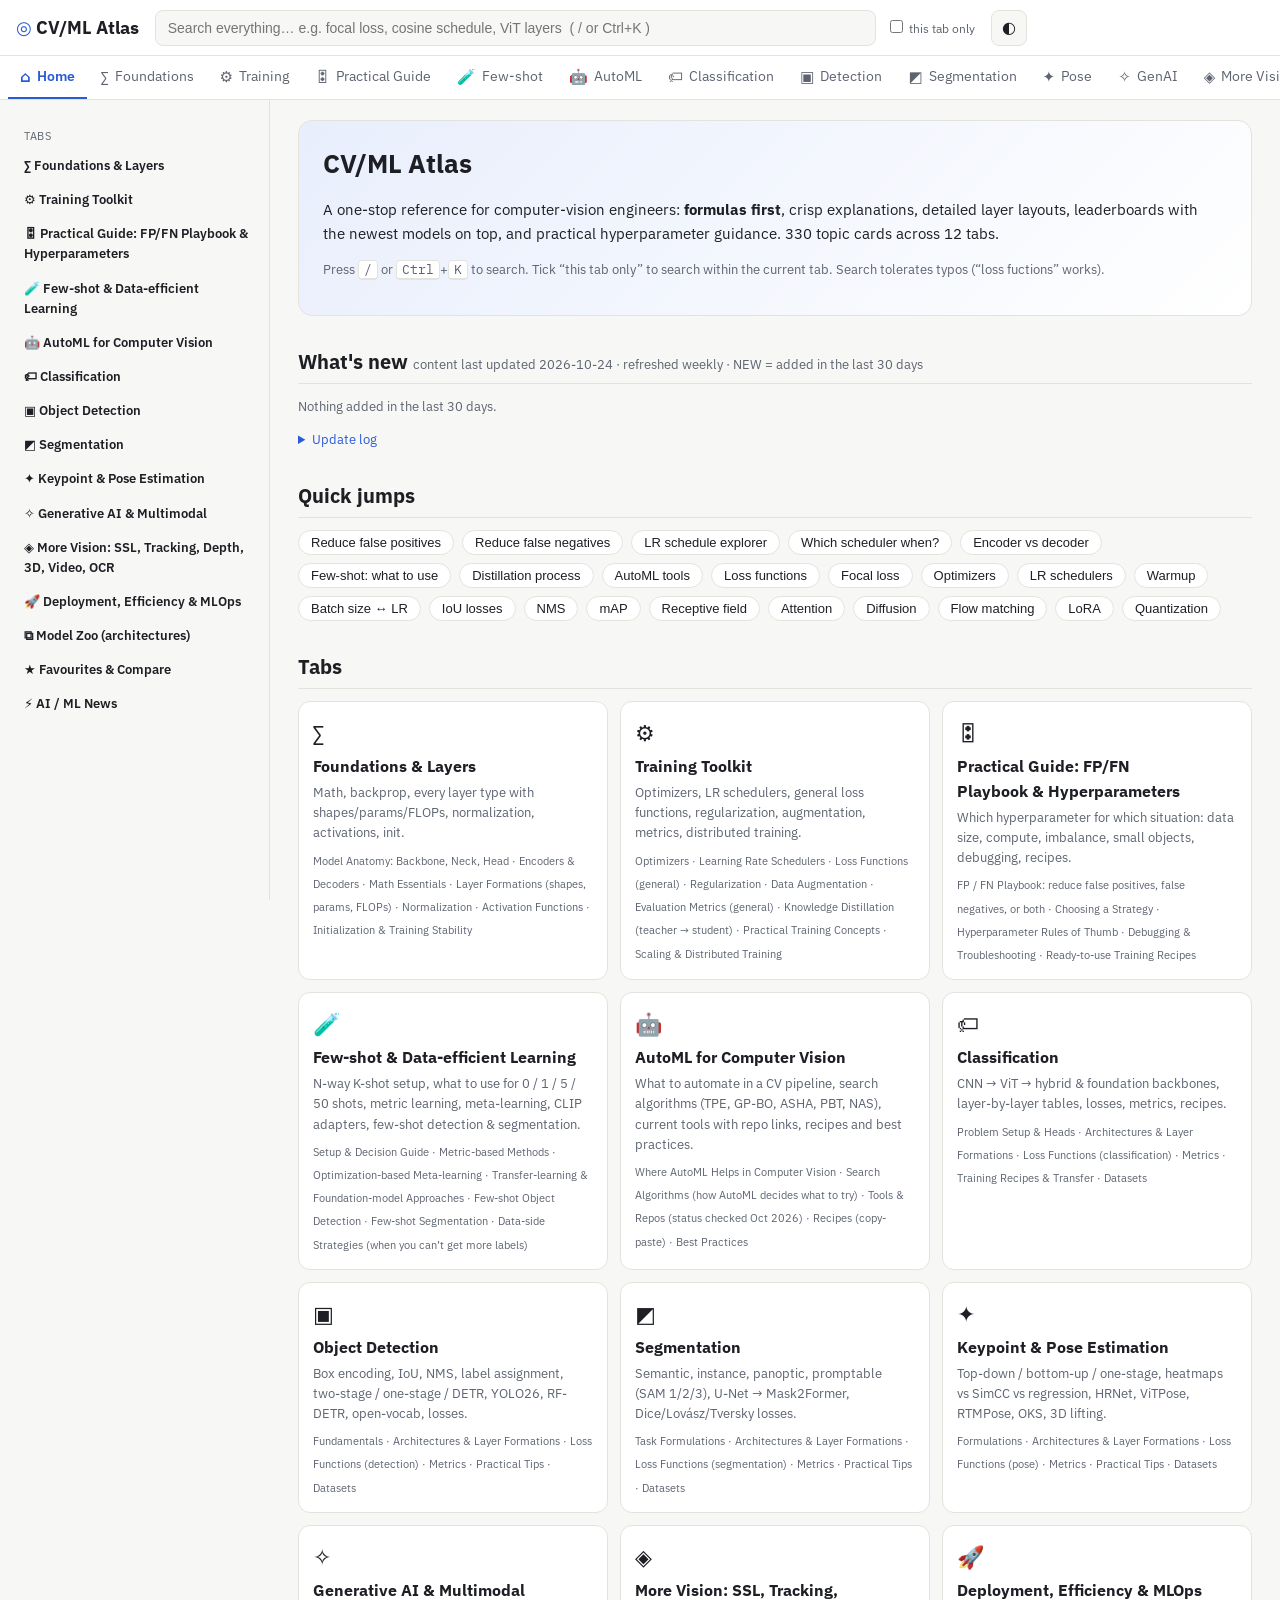
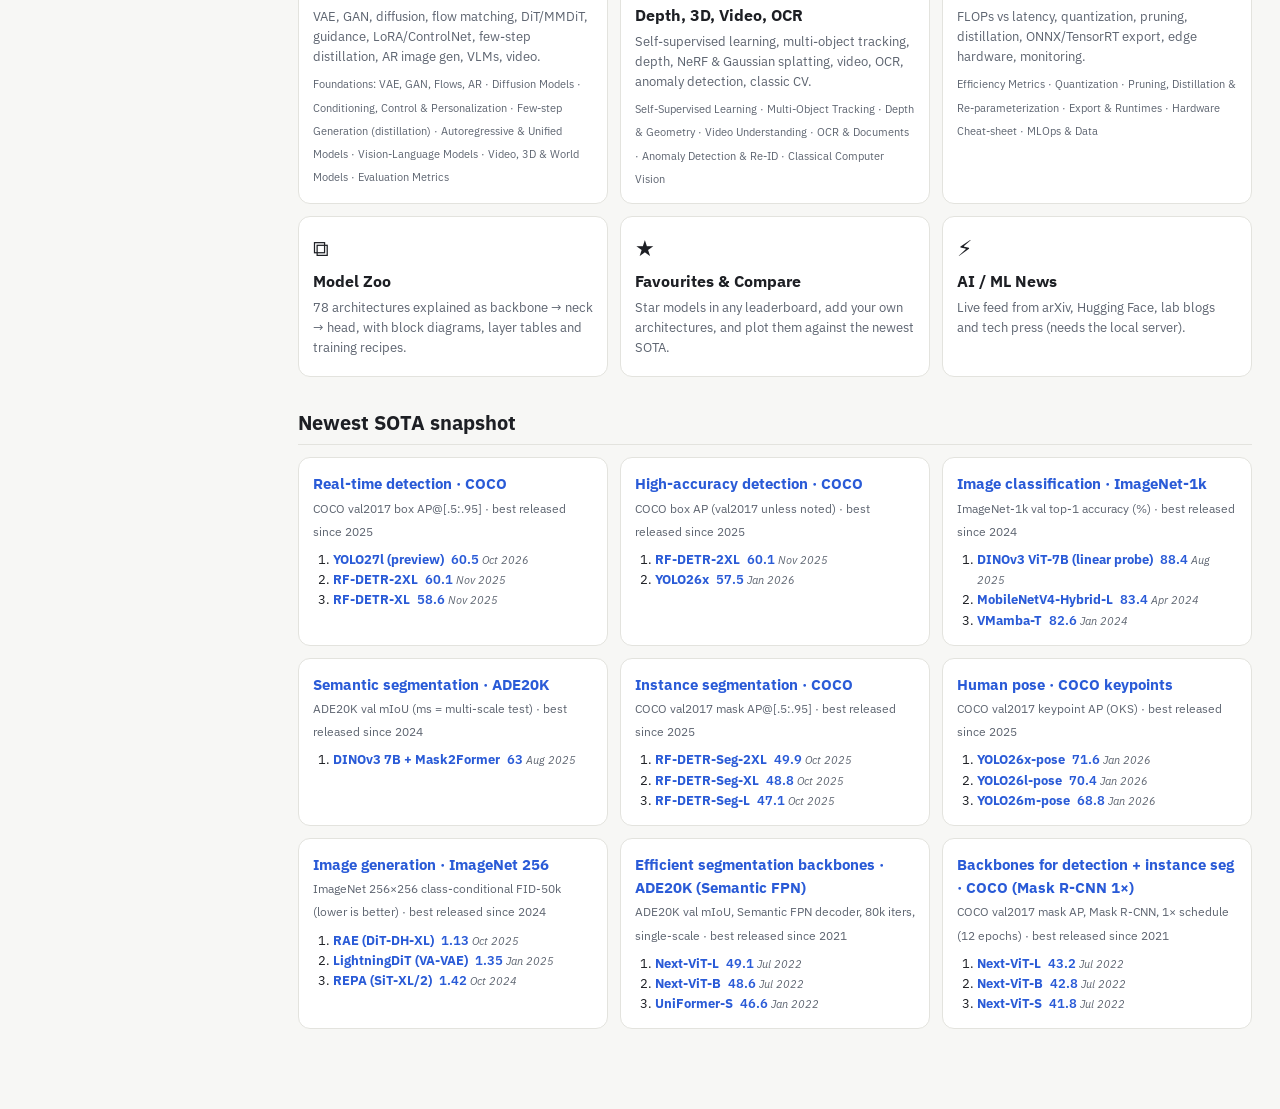
==== commit f43335e5: "Content update 202610241553" ====
--- a/app/index.html
+++ b/app/index.html
@@ -28,7 +28,7 @@
 </div>
 
 <!-- content (order = tab order) -->
-<script>window.CV_CONTENT_VERSION = "202610191745"; window.CV_APP = "android";</script>
+<script>window.CV_CONTENT_VERSION = "202610241553"; window.CV_APP = "android";</script>
 <script src="js/core.js"></script>
 <script src="data/foundations.js"></script>
 <script src="data/training.js"></script>
